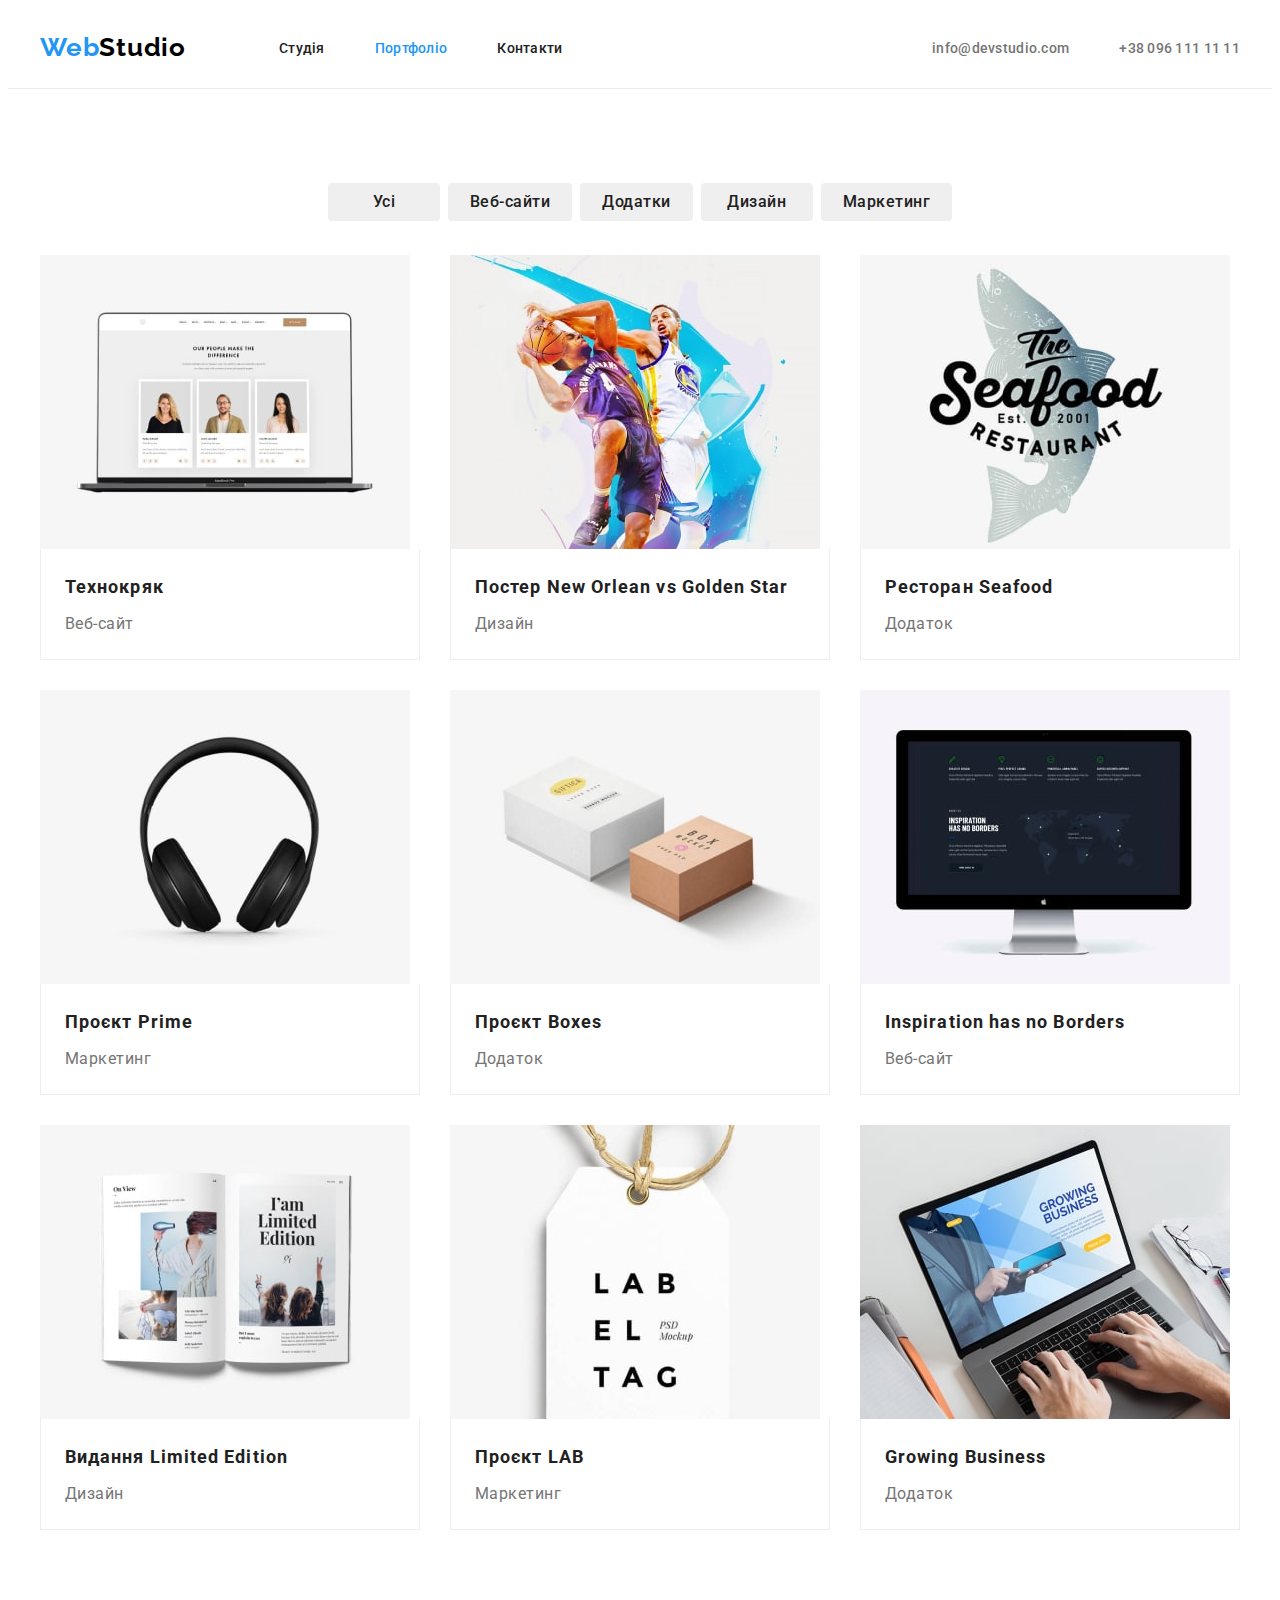
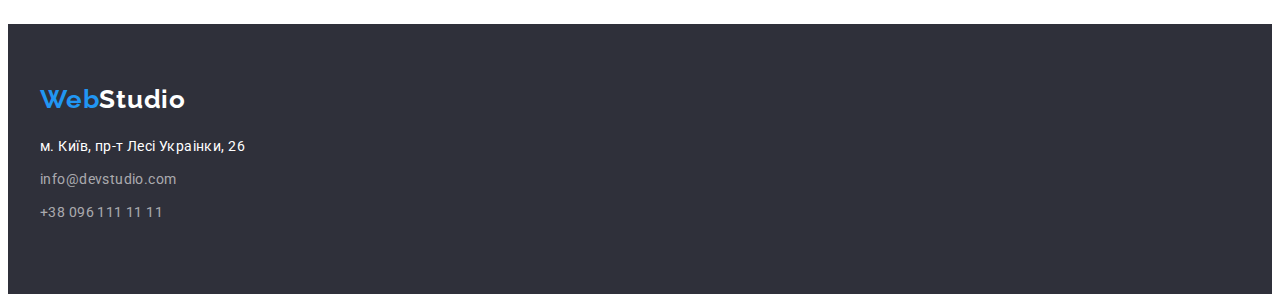
==== portfolio.html @ 7ba7b9f9 "Initial commit" ====
<!DOCTYPE html>
<html lang="uk">
<head>
    <meta charset="UTF-8">
    <meta http-equiv="X-UA-Compatible" content="IE=edge">
    <meta name="viewport" content="width=device-width, initial-scale=1.0">
    <title>WebStudio</title>
    <!-- fonts -->
    <link rel="preconnect" href="https://fonts.googleapis.com">
    <link rel="preconnect" href="https://fonts.gstatic.com" crossorigin>
    <link href="https://fonts.googleapis.com/css2?family=Raleway:wght@700&family=Roboto:wght@400;500;700;900&display=swap" rel="stylesheet">
    <!-- modern-normalize -->
    <link rel="stylesheet" href="https://cdnjs.cloudflare.com/ajax/libs/modern-normalize/1.1.0/modern-normalize.min.css" integrity="sha512-wpPYUAdjBVSE4KJnH1VR1HeZfpl1ub8YT/NKx4PuQ5NmX2tKuGu6U/JRp5y+Y8XG2tV+wKQpNHVUX03MfMFn9Q==" crossorigin="anonymous" referrerpolicy="no-referrer">
    <!-- Custom styles -->
    <link rel="stylesheet" href="./css/styles.css">
</head>

<body>
    <header class="header">
        <div class="header-container container">
            <a class="logo link" href="./index.html">Web<span class="header-studio">Studio</span></a>
        <nav class="navigation">
            <ul class="navigation-list list">
                <li class="navigation-items">
                    <a class="navigation-item link" href="./index.html">Студія</a>
                </li>
                <li class="navigation-items">
                    <a class="navigation-item link current" href="./portfolio.html">Портфоліо</a>
                </li>
                <li class="navigation-items">
                    <a class="navigation-item link" href="#">Контакти</a>
                </li>
            </ul>
        </nav>
        <ul class="header-contacts list">
            <li class="header-list">
                <a class="header-item link" href="mailto:info@devstudio.com" lang="en">info@devstudio.com</a>
            </li>
            <li class="header-list">
                <a class="header-item link" href="tel:+380961111111">+38 096 111 11 11</a>
            </li>
        </ul>
        </div>
    </header>
    <main class="portfolio-main">
        <section class="portfolio-projects section">
            <div class="container">
                <h1 class="portfolio-subject">Проекти</h1>
            <ul class="button-list list">
                <li class="button-items list"><button class="button-item link-button" type="button">Усі</button></li>
                <li class="button-items list"><button class="button-item link-button" type="button">Веб-сайти</button></li>
                <li class="button-items list"><button class="button-item link-button" type="button">Додатки</button></li>
                <li class="button-items list"><button class="button-item link-button" type="button">Дизайн</button></li>
                <li class="button-items list"><button class="button-item link-button" type="button">Маркетинг</button></li>
            </ul>
            <ul class="portfolio-list list">
                <li class="portfolio-items">
                    <a class="portfolio-item link" href="./images/project-1.jpg">
                        <img class="portfolio-img" width="370" height="294" src="./images/project-1.jpg" alt="Ноутбук">
                        <div class="portfolio-subtitle">
                            <h2 class="portfolio-title">Технокряк</h2>
                            <p class="portfolio-text">Веб-сайт</p>
                        </div>  
                    </a>
                </li>
                <li class="portfolio-items">
                    <a class="portfolio-item link" href="./images/project-2.jpg">
                        <img class="portfolio-img" width="370" height="294" src="./images/project-2.jpg" alt="Два хлопця грають в баскетбол">
                        <div class="portfolio-subtitle">
                            <h2 class="portfolio-title">Постер <span class="portfolio-title">New Orlean vs Golden Star</span></h2>
                            <p class="portfolio-text">Дизайн</p>
                        </div>   
                    </a>
                </li>
                <li class="portfolio-items">
                    <a class="portfolio-item link" href="./images/project-3.jpg">
                        <img class="portfolio-img" width="370" height="294" src="./images/project-3.jpg" alt="Дві риби">
                        <div class="portfolio-subtitle">
                            <h2 class="portfolio-title">Ресторан <span class="portfolio-title">Seafood</span></h2>
                            <p class="portfolio-text">Додаток</p>
                        </div>   
                    </a>
                </li>
                <li class="portfolio-items">
                    <a class="portfolio-item link" href="./images/project-4.jpg">
                        <img class="portfolio-img" width="370" height="294" src="./images/project-4.jpg" alt="Навушники">
                        <div class="portfolio-subtitle">
                            <h2 class="portfolio-title">Проєкт <span class="portfolio-title">Prime</span></h2>
                            <p class="portfolio-text">Маркетинг</p>
                        </div>  
                    </a>
                </li>
                <li class="portfolio-items">
                    <a class="portfolio-item link" href="./images/project-5.jpg">
                        <img class="portfolio-img" width="370" height="294" src="./images/project-5.jpg" alt="Дві коробки">
                        <div class="portfolio-subtitle">
                            <h2 class="portfolio-title">Проєкт <span class="portfolio-title">Boxes</span></h2>
                            <p class="portfolio-text">Додаток</p>
                        </div>  
                    </a>
                </li>
                <li class="portfolio-items">
                    <a class="portfolio-item link" href="./images/project-6.jpg">
                        <img class="portfolio-img" width="370" height="294" src="./images/project-6.jpg" alt="Монітор">
                        <div class="portfolio-subtitle">
                            <h2 class="portfolio-title">Inspiration has no Borders</h2>
                            <p class="portfolio-text">Веб-сайт</p>
                        </div> 
                    </a>
                </li>
                <li class="portfolio-items">
                    <a class="portfolio-item link" href="./images/project-7.jpg">
                        <img class="portfolio-img" width="370" height="294" src="./images/project-7.jpg" alt="Розгорнута книга">
                        <div class="portfolio-subtitle">
                            <h2 class="portfolio-title">Видання <span class="portfolio-title">Limited Edition</span></h2>
                            <p class="portfolio-text">Дизайн</p>
                        </div>  
                    </a>
                </li>
                <li class="portfolio-items">
                    <a class="portfolio-item link" href="./images/project-8.jpg">
                        <img class="portfolio-img" width="370" height="294" src="./images/project-8.jpg" alt="Бірочка">
                        <div class="portfolio-subtitle">
                            <h2 class="portfolio-title">Проєкт <span class="portfolio-title">LAB</span></h2>
                            <p class="portfolio-text">Маркетинг</p>
                        </div>  
                    </a>
                </li>
                <li class="portfolio-items">
                    <a class="portfolio-item link" href="./images/project-9.jpg">
                        <img class="portfolio-img" width="370" height="294" src="./images/project-9.jpg" alt="Людина працює за ноутбуком">
                        <div class="portfolio-subtitle">
                            <h2 class="portfolio-title">Growing Business</h2>
                            <p class="portfolio-text">Додаток</p>
                        </div>  
                    </a>
                </li>
            </ul>
            </div>
        </section>
    </main>
    <footer class="footer">
        <div class="container">
            <a class="footer-logo link" href="./index.html">Web<span class="footer-studio">Studio</span></a>
        <address class="footer-address">
            <ul class="address-list list">
                <li class="address-items">
                    <a class="address-map link" href="https://goo.gl/maps/dWLPEDBoEyj8uYDj6" target="_blank" rel="noopener noreferrer nofollow">м. Київ, пр-т Лесі Украінки, 26</a>
                </li>
                <li class="address-items">
                    <a class="address-contacts link" href="mailto:info@devstudio.com" lang="en">info@devstudio.com</a>
                </li>
                <li class="address-items">
                    <a class="address-contacts link" href="tel:+380961111111">+38 096 111 11 11</a>
                </li>
            </ul>
        </address>
        </div>
    </footer>
</body>
</html>
---- css/styles.css ----
:root {
    --primary--color: #757575;
    --secondary--color: #212121;
    --hover--color: #2196F3;
    --button--color: #212121;
    --logo--color: #2196F3;
    --header--studio: #000000;
    --footer-studio: #FFFFFF;
    --hero--title: #FFFFFF;
    --hero--btn: #FFFFFF;
    --background--button--hero: #2196F3;
    --shadow--hero--button: 0px 4px 4px rgba(0, 0, 0, 0.15);
    --team--shadow: 0px 1px 3px rgba(0, 0, 0, 0.12), 0px 1px 1px rgba(0, 0, 0, 0.14), 0px 2px 1px rgba(0, 0, 0, 0.2);
    --portfolio--btn--shadow: 0px 3px 1px rgba(0, 0, 0, 0.1), 0px 1px 2px rgba(0, 0, 0, 0.08), 0px 2px 2px rgba(0, 0, 0, 0.12);
    --bgr--hover--hero: #188CE8;
    --color--hover-hero: #FFFFFF;
    --header--contacts: #757575;
    --footer--contacts:  rgba(255, 255, 255, 0.6);
    --background--color: #FFFFFF;
    --background--header: #FFFFFF;
    --background--hero: #2F303A;
    --background--work: #FFFFFF;
    --background--team: #F5F4FA;
    --background--footer: #2F303A;
    --background--portfolio: #FFFFFF;
    --bgr--button: #2196F3;
    --bgr--button-portfolio: #F5F4FA;
    --color--button--portfolio: #FFFFFF;
    --border: #EEEEEE;
    --header--border: #ECECEC;
    --card--set--gap: 30px;
    --primary--font: 'Roboto', sans-serif;
    --secondary--font: 'Raleway', sans-serif;
}


    body {
        font-family: var(--primary--font), sans-serif;
        background: var(--background--color);
        color: var(--primary--color);
    }

    /* reset styles */
    h1,
    h2,
    h3,
    h4,
    h5,
    h6,
    p {
        margin: 0; 
    }

    img {
        display: block;
        max-width: 100%;
        height: auto;
    }

    .section {
        padding-top: 94px;
        padding-bottom: 94px;
    }

    .container {
        width: 1200px;
        padding-right: 15px;
        padding-left: 15px;
        margin-left: auto;
        margin-right: auto;

        /* outline: 2px solid red;
        outline-offset: -2px; */
    }

    .list {
        list-style: none;
        margin: 0;
        padding: 0;
    }

    .link {
        text-decoration: none;
    }

    /* reset styles */

    /* hover-focus styles */
    .link:hover,
    .link:focus {
        color: var(--hover--color);
    }

    
    
    .link-button:hover,
    .link-button:focus {
        background: var(--bgr--button);
        color: var(--color--button--portfolio);
        box-shadow: var(--portfolio--btn--shadow);
    }

    .link-hero:hover,
    .link-hero:focus {
        background-color: var(--bgr--hover--hero);
        color: var(--color--hover-hero);  
    }
    /* hover-focus styles */

    /* ------------------------index------------------------ */

    /* ------header------ */

    .header {
        border-bottom: 1px solid var(--header--border);
    }

    .header-container {
        display: flex;
        align-items: center;
    }

    .logo {
        padding-top: 24px;
        padding-bottom: 25px;
        margin-right: 93px;
        
        font-family: var(--secondary--font);
        font-weight: 700;
        font-size: 26px;
        line-height: 1.19;
        letter-spacing: 0.03em;   
        color: var(--logo--color);
    }

    .header-studio {     
        font-family: var(--secondary--font);
        font-weight: 700;
        font-size: 26px;
        line-height: 1.19;
        letter-spacing: 0.03em;    
        color: var(--header--studio);
    }

    .navigation {
        margin-right: auto;
    }

    .navigation-list {
        display: flex;
        align-items: center;
    }

    .navigation-items {
        /* padding-top: 32px;
        padding-bottom: 32px; */
        margin-right: 50px;
    }

    .navigation-items:last-child {
        margin-right: 0;
    }

    .navigation-item {
        padding-top: 32px;
        padding-bottom: 32px;

        font-weight: 500;
        font-size: 14px;
        line-height: 1.14;
        letter-spacing: 0.02em;
        color: var(--secondary--color);
    }

    .current {
        color: var(--hover--color);
    }
    
    .header-contacts {
        display: flex;
        align-items: center;
    }

    .header-list {
        /* padding-top: 32px;
        padding-bottom: 32px; */
        margin-right: 50px;
    }

    .header-list:last-child {
        margin-right: 0;
    }

    .header-item {
        padding-top: 32px;
        padding-bottom: 32px;
        
        font-weight: 500;
        font-size: 14px;
        line-height: 1.14;
        letter-spacing: 0.02em;
        color: var(--header--contacts);
    }

    /* ------header------ */


    /* ------main-------- */

    /* .main {
    } */
    
    /* ------hero-------- */

    .hero {
        padding-top: 200px;
        padding-bottom: 200px;
        background: var(--background--hero);
    }

    .hero-container {
        text-align: center;
    }

    .hero-title {
        display: inline-block;
        width: 696px;
        margin-bottom: 30px;

        font-weight: 900;
        font-size: 44px;
        line-height: 1.36;
        text-align: center;
        letter-spacing: 0.06em;
        text-transform: uppercase;   
        color: var(--hero--title);
    }

    .hero-button {
        min-width: 216px;
        min-height: 50px;
        padding: 10px 32px;

        font-family: inherit;
        font-weight: 700;
        font-size: 16px;
        line-height: 1.88;
        /* display: flex; */
        align-items: center;
        text-align: center;
        letter-spacing: 0.06em; 
        color: var(--hero--btn);
        cursor: pointer;
        background: var(--background--button--hero);
        box-shadow: var(--shadow--hero--button);
        border-radius: 4px;
        border: none;
    }

    

    /* ------features-------- */

    .features {
        padding-bottom: 0;
    }

    .features-subject {
        position: absolute;
        white-space: nowrap;
        width: 1px;
        height: 1px;
        overflow: hidden;
        border: 0;
        padding: 0;
        clip: rect(0 0 0 0);
        clip-path: inset(50%);
        margin: -1px;
    }

    .features-list {
        display: flex;
    }

    .features-item {
        flex-basis: calc((100% - 3 * 30px) / 4 );
        margin-right: 30px;
    }

    .features-item:last-child {
        margin-right: 0;
    }

    .feature-title {
        margin-bottom: 10px;

        font-size: 14px;
        line-height: 1.43;
        letter-spacing: 0.03em;
        text-transform: uppercase;
        color: var(--secondary--color);
    }

    .feature-text {
        font-size: 14px;
        line-height: 1.71;
        letter-spacing: 0.03em; 
        color: var(--primary--color);
    }

    /* ------work-------- */

    /* .work {
    } */

    .work-title {
        margin-bottom: 50px;

        font-size: 36px;
        line-height: 1.17;
        text-align: center;
        letter-spacing: 0.03em;
        color: var(--secondary--color);
    }

    .work-list {
        display: flex;
        justify-content: space-between;
    }

    .work-items {
        margin-right: 30px;
    }

    .work-items:last-child {
        margin-right: 0;
    }

    /* ------team-------- */

    .team {
        background: var(--background--team);
    }

    .team-subject {
        margin-bottom: 50px;

        font-size: 36px;
        line-height: 1.17;
        text-align: center;
        letter-spacing: 0.03em;
        color: var(--secondary--color);
    }

    .team-list {
        display: flex;
    }

    .team-items {
        flex-basis: calc((100% - 3 * 30px) / 4 );
        margin-right: 30px;
        background: var(--background--color); 
        box-shadow: var(--team--shadow);  
        border-radius: 0px 0px 4px 4px;
    }

    .team-items:last-child {
        margin-right: 0;
    }

    /* .team-img {
    } */

    .team-subtitle {
        padding-top: 30px;
        padding-bottom: 30px;
    }

    .team-title {
        margin-bottom: 10px;

        font-weight: 500;
        font-size: 16px;
        line-height: 1.19;
        text-align: center;
        letter-spacing: 0.03em;
        color: var(--secondary--color);
    }

    .team-text {
        font-size: 16px;
        line-height: 1.19;
        text-align: center;
        letter-spacing: 0.03em;
        color: var(--primary--color);
    }

    /* ------main-------- */


    /* ------footer------ */

    .footer {
        padding-top: 60px;
        padding-bottom: 60px;

        background: var(--background--footer);
    }

    .footer-logo {
        display: inline-block;
        margin-bottom: 20px;

        font-family: var(--secondary--font);
        font-weight: 700;
        font-size: 26px;
        line-height: 1.19;
        letter-spacing: 0.03em;   
        color: var(--logo--color);
    }

    .footer-studio {        
        font-family: var(--secondary--font);
        font-weight: 700;
        font-size: 26px;
        line-height: 1.19;
        letter-spacing: 0.03em; 
        color: var(--footer-studio);
    }

    /* .footer-address {
    }
    .address-list {
    }
    .address-items {
    } */

    .address-map {
        display: inline-block;
        margin-bottom: 9px;

        font-style: normal;
        font-size: 14px;
        line-height: 1.71;
        letter-spacing: 0.03em;
        color: var(--hero--title);
    }

    .address-contacts {
        display: inline-block;
        margin-bottom: 9px;

        font-style: normal;
        font-size: 14px;
        line-height: 1.71;
        letter-spacing: 0.03em;
        color: var(--footer--contacts);
    }

    /* ------footer------ */

    /* ------------------------index------------------------ */



    /* ------------------------portfolio------------------------ */

    /* ------main-portfolio-------- */

    .portfolio-main {
        background: var(--background--color);
    }

    /* -----portfolio-projects------- */

    /* .portfolio-projects {
    } */

    .portfolio-subject {
        position: absolute;
        white-space: nowrap;
        width: 1px;
        height: 1px;
        overflow: hidden;
        border: 0;
        padding: 0;
        clip: rect(0 0 0 0);
        clip-path: inset(50%);
        margin: -1px;
    }

    .button-list {
        display: flex;
        justify-content: center;

        margin-bottom: 34px;
    }

    .button-items {
        background: var(--bgr-button-portfolio);
        margin-right: 8px;
    }

    .button-items:last-child {
        margin-right: 0;
    }
    
    .button-item {
        padding: 6px 22px;
        min-width: 112px;
        min-height: 38px;

        font-family: inherit;
        font-weight: 500;
        font-size: 16px;
        line-height: 1.62;
        text-align: center;
        letter-spacing: 0.03em; 
        color: var(--button--color);
        cursor: pointer;
        border-radius: 4px;
        border: none;
    }

    .portfolio-list {
        display: flex;
        flex-wrap: wrap;

        margin-right: calc( -1 * var(--card--set--gap));
        margin-bottom: calc( -1 * var(--card--set--gap));
    }

    .portfolio-items {
        flex-basis: calc((100% - 3 * var(--card--set--gap)) / 3);
        margin-right: var(--card--set--gap);
        margin-bottom: var(--card--set--gap);
        background: var(--background--color);
    }

    /* .portfolio-items:nth-child(3n) {
        margin-right: 0;
    }

    .portfolio-items:nth-last-child(-n + 3) {
        margin-bottom: 0;
    } */

    /* .portfolio-img {
    } */

    .portfolio-subtitle {
        padding: 20px 24px;

        border: 1px solid var(--border);
        border-top: none;
    }

    .portfolio-title {
        margin-bottom: 4px;

        font-size: 18px;
        line-height: 2;
        letter-spacing: 0.06em;
        color: var(--secondary--color);
    }

    .portfolio-text {
        font-size: 16px;
        line-height: 1.88;
        letter-spacing: 0.03em;
        color: var(--primary--color);
    }

    /* .portfolio-item {
    } */

     /* ------main-portfolio-------- */

     /* ------------------------portfolio------------------------ */
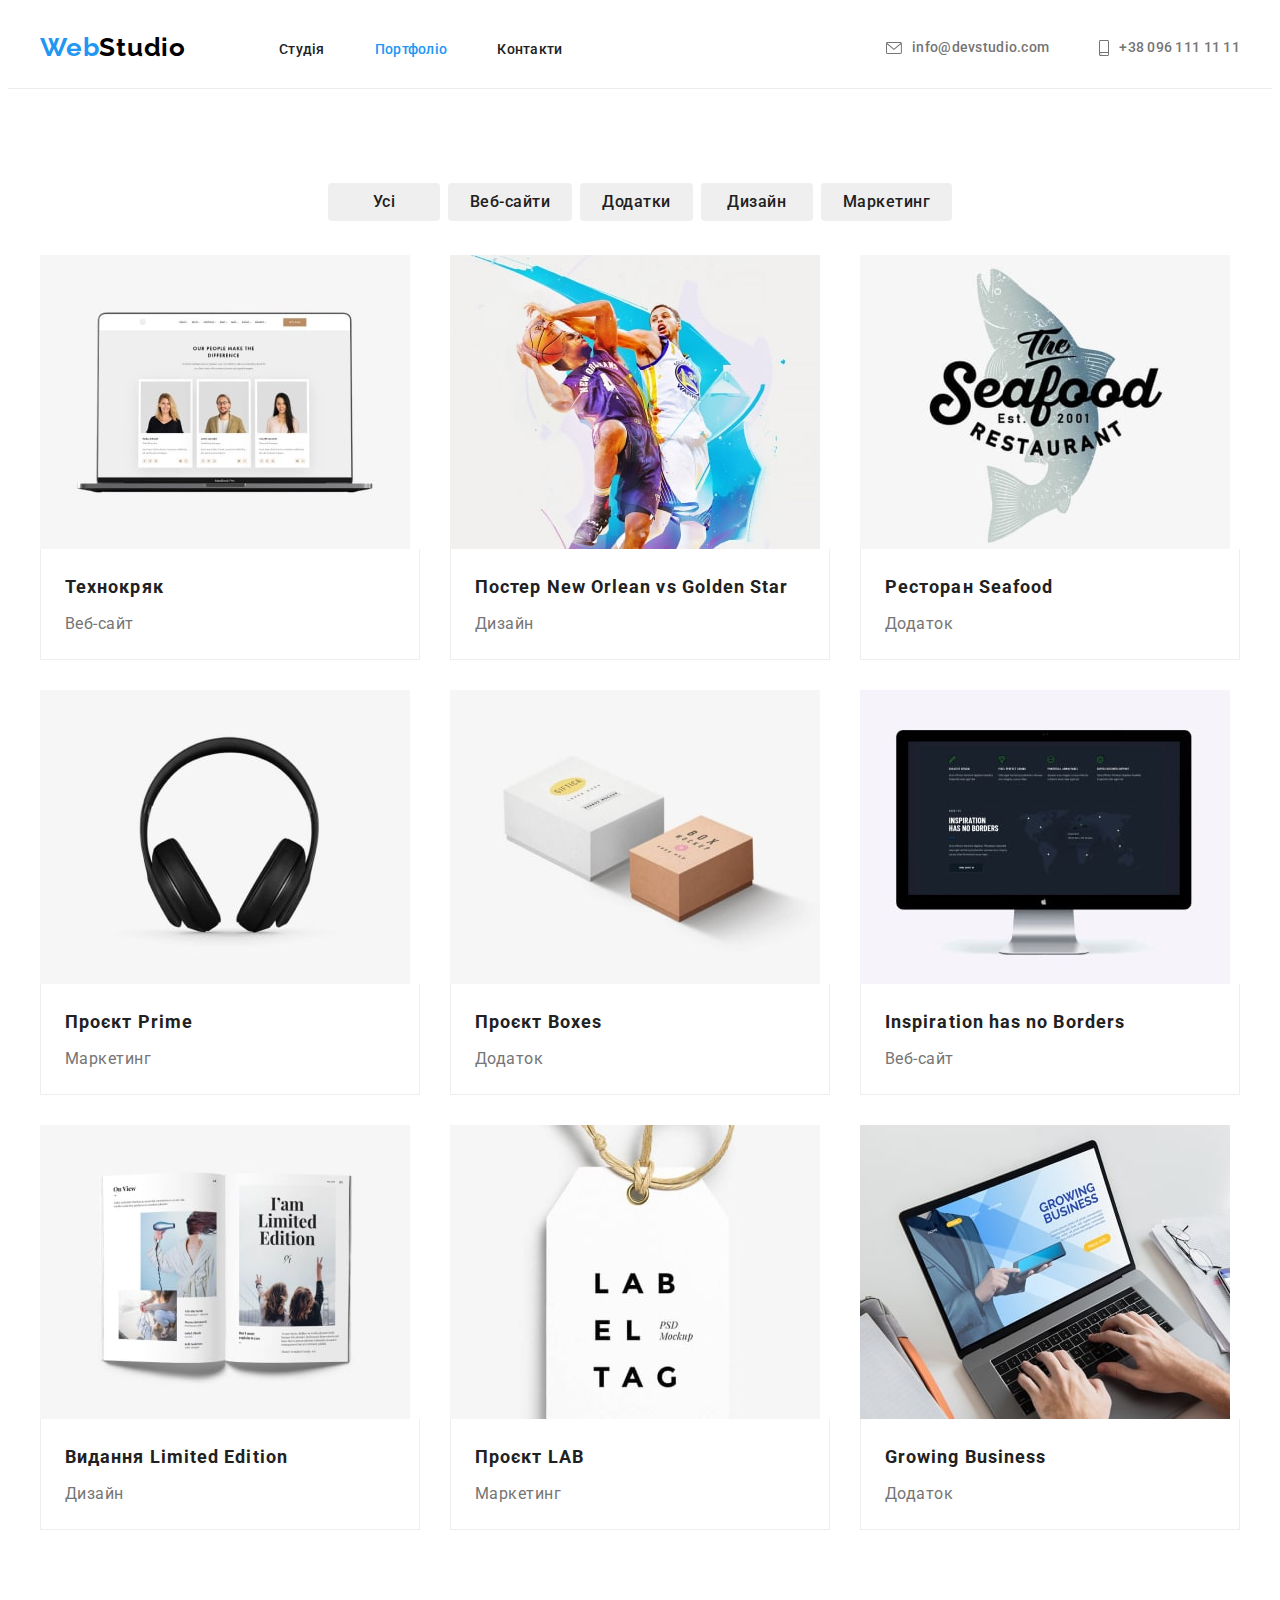
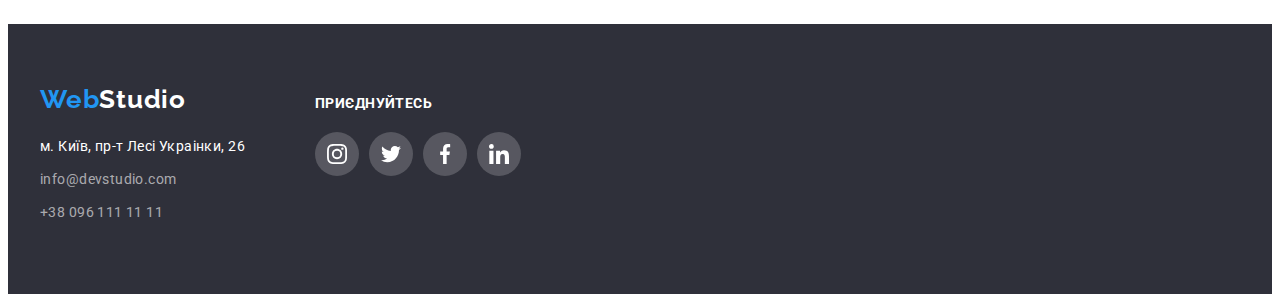
==== commit 78c52175: "hm-04" ====
--- a/portfolio.html
+++ b/portfolio.html
@@ -34,10 +34,18 @@
         </nav>
         <ul class="header-contacts list">
             <li class="header-list">
-                <a class="header-item link" href="mailto:info@devstudio.com" lang="en">info@devstudio.com</a>
+                <a class="header-item link" href="mailto:info@devstudio.com" lang="en">
+                    <svg class="header-icons" width="16" height="12">
+                      <use href="./images/icons.svg#icon-envelope"></use>
+                    </svg>
+                    info@devstudio.com</a>
             </li>
             <li class="header-list">
-                <a class="header-item link" href="tel:+380961111111">+38 096 111 11 11</a>
+                <a class="header-item link" href="tel:+380961111111">
+                    <svg class="header-icons" width="10" height="16">
+                      <use href="./images/icons.svg#icon-smartphone"></use>
+                    </svg>
+                    +38 096 111 11 11</a>
             </li>
         </ul>
         </div>
@@ -54,7 +62,7 @@
                 <li class="button-items list"><button class="button-item link-button" type="button">Маркетинг</button></li>
             </ul>
             <ul class="portfolio-list list">
-                <li class="portfolio-items">
+                <li class="portfolio-items hover-shadow">
                     <a class="portfolio-item link" href="./images/project-1.jpg">
                         <img class="portfolio-img" width="370" height="294" src="./images/project-1.jpg" alt="Ноутбук">
                         <div class="portfolio-subtitle">
@@ -63,7 +71,7 @@
                         </div>  
                     </a>
                 </li>
-                <li class="portfolio-items">
+                <li class="portfolio-items hover-shadow">
                     <a class="portfolio-item link" href="./images/project-2.jpg">
                         <img class="portfolio-img" width="370" height="294" src="./images/project-2.jpg" alt="Два хлопця грають в баскетбол">
                         <div class="portfolio-subtitle">
@@ -72,7 +80,7 @@
                         </div>   
                     </a>
                 </li>
-                <li class="portfolio-items">
+                <li class="portfolio-items hover-shadow">
                     <a class="portfolio-item link" href="./images/project-3.jpg">
                         <img class="portfolio-img" width="370" height="294" src="./images/project-3.jpg" alt="Дві риби">
                         <div class="portfolio-subtitle">
@@ -81,7 +89,7 @@
                         </div>   
                     </a>
                 </li>
-                <li class="portfolio-items">
+                <li class="portfolio-items hover-shadow">
                     <a class="portfolio-item link" href="./images/project-4.jpg">
                         <img class="portfolio-img" width="370" height="294" src="./images/project-4.jpg" alt="Навушники">
                         <div class="portfolio-subtitle">
@@ -90,7 +98,7 @@
                         </div>  
                     </a>
                 </li>
-                <li class="portfolio-items">
+                <li class="portfolio-items hover-shadow">
                     <a class="portfolio-item link" href="./images/project-5.jpg">
                         <img class="portfolio-img" width="370" height="294" src="./images/project-5.jpg" alt="Дві коробки">
                         <div class="portfolio-subtitle">
@@ -99,7 +107,7 @@
                         </div>  
                     </a>
                 </li>
-                <li class="portfolio-items">
+                <li class="portfolio-items hover-shadow">
                     <a class="portfolio-item link" href="./images/project-6.jpg">
                         <img class="portfolio-img" width="370" height="294" src="./images/project-6.jpg" alt="Монітор">
                         <div class="portfolio-subtitle">
@@ -108,7 +116,7 @@
                         </div> 
                     </a>
                 </li>
-                <li class="portfolio-items">
+                <li class="portfolio-items hover-shadow">
                     <a class="portfolio-item link" href="./images/project-7.jpg">
                         <img class="portfolio-img" width="370" height="294" src="./images/project-7.jpg" alt="Розгорнута книга">
                         <div class="portfolio-subtitle">
@@ -117,7 +125,7 @@
                         </div>  
                     </a>
                 </li>
-                <li class="portfolio-items">
+                <li class="portfolio-items hover-shadow">
                     <a class="portfolio-item link" href="./images/project-8.jpg">
                         <img class="portfolio-img" width="370" height="294" src="./images/project-8.jpg" alt="Бірочка">
                         <div class="portfolio-subtitle">
@@ -126,7 +134,7 @@
                         </div>  
                     </a>
                 </li>
-                <li class="portfolio-items">
+                <li class="portfolio-items hover-shadow">
                     <a class="portfolio-item link" href="./images/project-9.jpg">
                         <img class="portfolio-img" width="370" height="294" src="./images/project-9.jpg" alt="Людина працює за ноутбуком">
                         <div class="portfolio-subtitle">
@@ -140,7 +148,8 @@
         </section>
     </main>
     <footer class="footer">
-        <div class="container">
+        <div class="container flex-contacts">
+            <div class="footer-flex">
             <a class="footer-logo link" href="./index.html">Web<span class="footer-studio">Studio</span></a>
         <address class="footer-address">
             <ul class="address-list list">
@@ -155,6 +164,38 @@
                 </li>
             </ul>
         </address>
+            </div>
+        <div class="flex-social">
+        <section class="address-icons">
+            <h2 class="address-title">приєднуйтесь</h2>
+            <ul class="address-box">
+                <li class="socials-items list"><a class="socials-items link-icons" href="https://www.instagram.com/" target="_blank"
+                        rel="noopener noreferrer" aria-label="Instagram.com">
+                        <svg class="footer-items" width="20" height="20">
+                            <use href="./images/icons.svg#icon-instagram"></use>
+                        </svg>
+                    </a></li>
+                <li class="socials-items list"><a class="socials-items link-icons" href="https://twitter.com/" target="_blank"
+                        rel="noopener noreferrer" aria-label="Twitter.com">
+                        <svg class="footer-items" width="20" height="20">
+                            <use href="./images/icons.svg#icon-twitter"></use>
+                        </svg>
+                    </a></li>
+                <li class="socials-items list"><a class="socials-items link-icons" href="https://www.facebook.com/" target="_blank"
+                        rel="noopener noreferrer" aria-label="Facebook.com">
+                        <svg class="footer-items" width="20" height="20">
+                            <use href="./images/icons.svg#icon-facebook"></use>
+                        </svg>
+                    </a></li>
+                <li class="socials-items list"><a class="socials-items link-icons" href="https://www.linkedin.com/" target="_blank"
+                        rel="noopener noreferren" aria-label="Linkedin.com">
+                        <svg class="footer-items" width="20" height="20">
+                            <use href="./images/icons.svg#icon-linkedin"></use>
+                        </svg>
+                    </a></li>
+            </ul>
+        </section>
+        </div>
         </div>
     </footer>
 </body>
--- a/css/styles.css
+++ b/css/styles.css
@@ -10,10 +10,12 @@
     --hero--btn: #FFFFFF;
     --background--button--hero: #2196F3;
     --shadow--hero--button: 0px 4px 4px rgba(0, 0, 0, 0.15);
+    --box--shadow: 0px 1px 1px rgba(0, 0, 0, 0.12), 0px 4px 4px rgba(0, 0, 0, 0.06), 1px 4px 6px rgba(0, 0, 0, 0.16);
     --team--shadow: 0px 1px 3px rgba(0, 0, 0, 0.12), 0px 1px 1px rgba(0, 0, 0, 0.14), 0px 2px 1px rgba(0, 0, 0, 0.2);
     --portfolio--btn--shadow: 0px 3px 1px rgba(0, 0, 0, 0.1), 0px 1px 2px rgba(0, 0, 0, 0.08), 0px 2px 2px rgba(0, 0, 0, 0.12);
     --bgr--hover--hero: #188CE8;
     --color--hover-hero: #FFFFFF;
+    --color--icons: #AFB1B8;
     --header--contacts: #757575;
     --footer--contacts:  rgba(255, 255, 255, 0.6);
     --background--color: #FFFFFF;
@@ -91,6 +93,12 @@
         color: var(--hover--color);
     }
 
+    .link-icons:hover,
+    .link-icons:focus {
+        background-color: var(--bgr--button);
+        color: var(--color--hover-hero);
+    }
+
     
     
     .link-button:hover,
@@ -104,6 +112,11 @@
     .link-hero:focus {
         background-color: var(--bgr--hover--hero);
         color: var(--color--hover-hero);  
+    }
+
+    .hover-shadow:hover,
+    .hover-shadow:focus {
+        box-shadow: var(--box--shadow);
     }
     /* hover-focus styles */
 
@@ -178,6 +191,7 @@
     
     .header-contacts {
         display: flex;
+        justify-content: center;
         align-items: center;
     }
 
@@ -192,6 +206,10 @@
     }
 
     .header-item {
+        display: flex;
+        justify-content: center;
+        align-items: center;
+
         padding-top: 32px;
         padding-bottom: 32px;
         
@@ -202,6 +220,12 @@
         color: var(--header--contacts);
     }
 
+    .header-icons {
+        margin-right: 10px;
+
+        fill: currentColor;
+    }
+
     /* ------header------ */
 
 
@@ -216,6 +240,15 @@
         padding-top: 200px;
         padding-bottom: 200px;
         background: var(--background--hero);
+
+        max-width: 1600px;
+        height: 600px;
+        margin-left: auto;
+        margin-right: auto;
+        background-image: linear-gradient(rgba(47, 48, 58, 0.4), rgba(47, 48, 58, 0.4)), url(../images/hero.jpg);
+        background-position: center;
+        background-size: cover;
+        background-repeat: no-repeat;
     }
 
     .hero-container {
@@ -285,10 +318,28 @@
     .features-item {
         flex-basis: calc((100% - 3 * 30px) / 4 );
         margin-right: 30px;
+        color: var(--secondary--color);
     }
 
     .features-item:last-child {
         margin-right: 0;
+    }
+
+    .features-icons {
+        display: flex;
+        justify-content: center;
+        align-items: center;
+
+        width: 270px;
+        height: 120px;
+        margin-bottom: 30px;
+
+        background: var(--background--team);
+        border-radius: 4px;
+    }
+
+    .features-icon {
+        fill: currentColor;
     }
 
     .feature-title {
@@ -393,6 +444,77 @@
         text-align: center;
         letter-spacing: 0.03em;
         color: var(--primary--color);
+        margin-bottom: 16px;
+    }
+
+    .socials-list {
+        display: flex;
+        justify-content: center;
+        align-items: center;
+        gap: 10px;
+    }
+    
+    /* .socials-items {
+    } */
+    
+    .socials-item {
+        display: flex;
+        justify-content: center;
+        align-items: center;
+        width: 44px;
+        height: 44px;
+        border-radius: 50%;
+
+        background-color: var(--background--color);
+        color: var(--color--icons);
+    }
+    
+    .socials-icon {
+        fill: currentColor;
+    }
+
+    /* ------clienst-------- */
+
+    /* .clients {} */
+
+    .clients-title {
+    font-weight: 700;
+    font-size: 36px;
+    line-height: 1.16;
+    text-align: center;
+    letter-spacing: 0.03em;
+    color: var(--secondary--color);
+
+    margin-bottom: 50px;
+    }
+    
+    .clients-list {
+        display: flex;
+        justify-content: center;
+        align-items: center;
+        gap: 30px;
+
+        margin: 0;
+        padding: 0;
+    }
+    
+    /* .clients-items {
+    } */
+    
+    .clients-item {
+        display: flex;
+        justify-content: center;
+        align-items: center;
+        width: 170px;
+        height: 92px;
+        
+        border: 1px solid var(--color--icons);
+        border-radius: 4px;
+        color: var(--color--icons);
+    }
+    
+    .clients-icon {
+        fill: currentColor;
     }
 
     /* ------main-------- */
@@ -405,6 +527,11 @@
         padding-bottom: 60px;
 
         background: var(--background--footer);
+    }
+
+    .flex-contacts {
+        display: flex;
+        align-items: baseline;
     }
 
     .footer-logo {
@@ -428,11 +555,15 @@
         color: var(--footer-studio);
     }
 
-    /* .footer-address {
-    }
+    .footer-address {
+        /* display: flex; */
+    }
+
     .address-list {
-    }
-    .address-items {
+        margin-right: 70px;
+    }
+
+    /* .address-items {
     } */
 
     .address-map {
@@ -456,6 +587,52 @@
         letter-spacing: 0.03em;
         color: var(--footer--contacts);
     }
+
+    /* .address-icons {
+    } */
+    
+    .address-title {
+        font-style: normal;
+        font-weight: 700;
+        font-size: 14px;
+        line-height: 1.14;
+        letter-spacing: 0.03em;
+        text-transform: uppercase;
+        color: var(--footer-studio);
+
+        margin-bottom: 20px;
+    }
+    
+    .address-box {
+        display: flex;
+        align-items: center;
+        justify-content: center;
+        gap: 10px;
+
+        margin: 0;
+        padding: 0;
+    }
+    
+    .socials-items {
+        display: flex;
+        justify-content: center;
+        align-items: center;
+        width: 44px;
+        height: 44px;
+        border-radius: 50%;
+        
+        color: var(--background--color);
+        background: rgba(255, 255, 255, 0.1);
+    }
+    
+    .footer-items {
+        fill: currentColor;
+    }
+    
+    /* .link-icons {}
+    
+    .socials-icon {
+    } */
 
     /* ------footer------ */
 
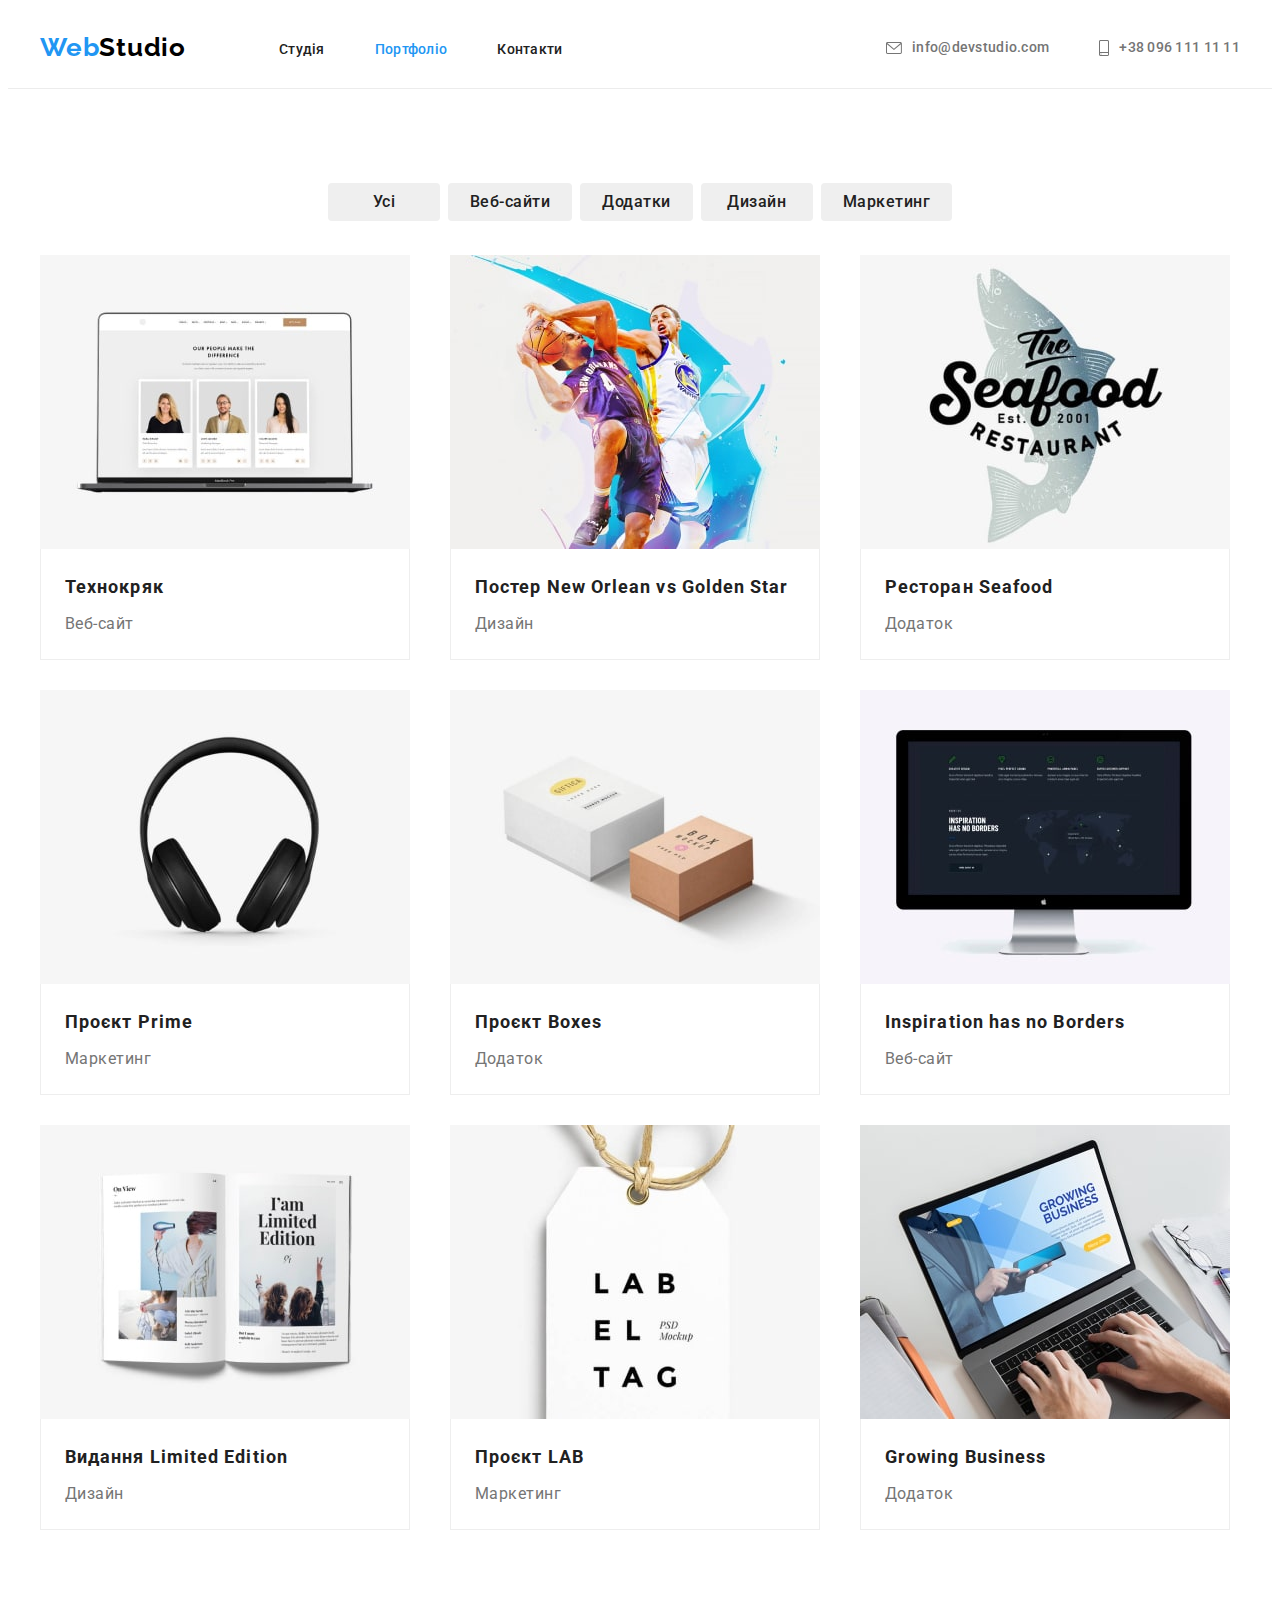
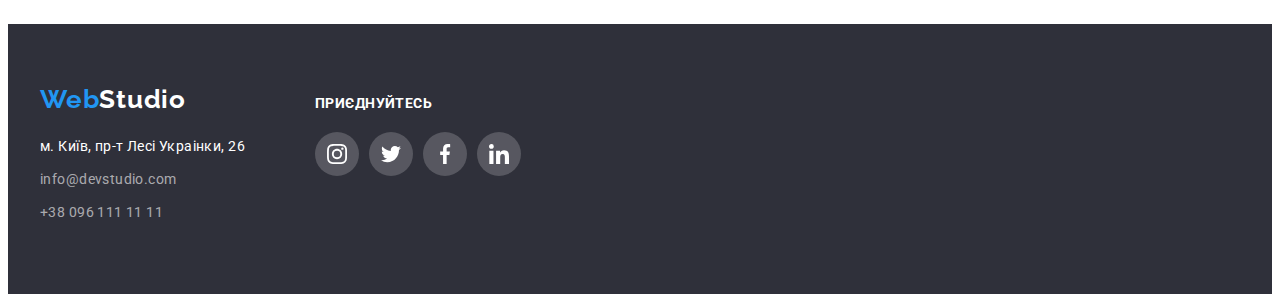
==== commit 1caf7dc0: "hm-04" ====
--- a/portfolio.html
+++ b/portfolio.html
@@ -62,8 +62,8 @@
                 <li class="button-items list"><button class="button-item link-button" type="button">Маркетинг</button></li>
             </ul>
             <ul class="portfolio-list list">
-                <li class="portfolio-items hover-shadow">
-                    <a class="portfolio-item link" href="./images/project-1.jpg">
+                <li class="portfolio-items">
+                    <a class="portfolio-item hover-shadow" href="./images/project-1.jpg">
                         <img class="portfolio-img" width="370" height="294" src="./images/project-1.jpg" alt="Ноутбук">
                         <div class="portfolio-subtitle">
                             <h2 class="portfolio-title">Технокряк</h2>
@@ -71,8 +71,8 @@
                         </div>  
                     </a>
                 </li>
-                <li class="portfolio-items hover-shadow">
-                    <a class="portfolio-item link" href="./images/project-2.jpg">
+                <li class="portfolio-items">
+                    <a class="portfolio-item hover-shadow" href="./images/project-2.jpg">
                         <img class="portfolio-img" width="370" height="294" src="./images/project-2.jpg" alt="Два хлопця грають в баскетбол">
                         <div class="portfolio-subtitle">
                             <h2 class="portfolio-title">Постер <span class="portfolio-title">New Orlean vs Golden Star</span></h2>
@@ -80,8 +80,8 @@
                         </div>   
                     </a>
                 </li>
-                <li class="portfolio-items hover-shadow">
-                    <a class="portfolio-item link" href="./images/project-3.jpg">
+                <li class="portfolio-items">
+                    <a class="portfolio-item hover-shadow" href="./images/project-3.jpg">
                         <img class="portfolio-img" width="370" height="294" src="./images/project-3.jpg" alt="Дві риби">
                         <div class="portfolio-subtitle">
                             <h2 class="portfolio-title">Ресторан <span class="portfolio-title">Seafood</span></h2>
@@ -89,8 +89,8 @@
                         </div>   
                     </a>
                 </li>
-                <li class="portfolio-items hover-shadow">
-                    <a class="portfolio-item link" href="./images/project-4.jpg">
+                <li class="portfolio-items">
+                    <a class="portfolio-item hover-shadow" href="./images/project-4.jpg">
                         <img class="portfolio-img" width="370" height="294" src="./images/project-4.jpg" alt="Навушники">
                         <div class="portfolio-subtitle">
                             <h2 class="portfolio-title">Проєкт <span class="portfolio-title">Prime</span></h2>
@@ -98,8 +98,8 @@
                         </div>  
                     </a>
                 </li>
-                <li class="portfolio-items hover-shadow">
-                    <a class="portfolio-item link" href="./images/project-5.jpg">
+                <li class="portfolio-items">
+                    <a class="portfolio-item hover-shadow" href="./images/project-5.jpg">
                         <img class="portfolio-img" width="370" height="294" src="./images/project-5.jpg" alt="Дві коробки">
                         <div class="portfolio-subtitle">
                             <h2 class="portfolio-title">Проєкт <span class="portfolio-title">Boxes</span></h2>
@@ -107,8 +107,8 @@
                         </div>  
                     </a>
                 </li>
-                <li class="portfolio-items hover-shadow">
-                    <a class="portfolio-item link" href="./images/project-6.jpg">
+                <li class="portfolio-items">
+                    <a class="portfolio-item hover-shadow" href="./images/project-6.jpg">
                         <img class="portfolio-img" width="370" height="294" src="./images/project-6.jpg" alt="Монітор">
                         <div class="portfolio-subtitle">
                             <h2 class="portfolio-title">Inspiration has no Borders</h2>
@@ -116,8 +116,8 @@
                         </div> 
                     </a>
                 </li>
-                <li class="portfolio-items hover-shadow">
-                    <a class="portfolio-item link" href="./images/project-7.jpg">
+                <li class="portfolio-items">
+                    <a class="portfolio-item hover-shadow" href="./images/project-7.jpg">
                         <img class="portfolio-img" width="370" height="294" src="./images/project-7.jpg" alt="Розгорнута книга">
                         <div class="portfolio-subtitle">
                             <h2 class="portfolio-title">Видання <span class="portfolio-title">Limited Edition</span></h2>
@@ -125,8 +125,8 @@
                         </div>  
                     </a>
                 </li>
-                <li class="portfolio-items hover-shadow">
-                    <a class="portfolio-item link" href="./images/project-8.jpg">
+                <li class="portfolio-items">
+                    <a class="portfolio-item hover-shadow" href="./images/project-8.jpg">
                         <img class="portfolio-img" width="370" height="294" src="./images/project-8.jpg" alt="Бірочка">
                         <div class="portfolio-subtitle">
                             <h2 class="portfolio-title">Проєкт <span class="portfolio-title">LAB</span></h2>
@@ -134,8 +134,8 @@
                         </div>  
                     </a>
                 </li>
-                <li class="portfolio-items hover-shadow">
-                    <a class="portfolio-item link" href="./images/project-9.jpg">
+                <li class="portfolio-items">
+                    <a class="portfolio-item hover-shadow" href="./images/project-9.jpg">
                         <img class="portfolio-img" width="370" height="294" src="./images/project-9.jpg" alt="Людина працює за ноутбуком">
                         <div class="portfolio-subtitle">
                             <h2 class="portfolio-title">Growing Business</h2>
--- a/css/styles.css
+++ b/css/styles.css
@@ -98,8 +98,6 @@
         background-color: var(--bgr--button);
         color: var(--color--hover-hero);
     }
-
-    
     
     .link-button:hover,
     .link-button:focus {
@@ -116,8 +114,16 @@
 
     .hover-shadow:hover,
     .hover-shadow:focus {
-        box-shadow: var(--box--shadow);
-    }
+        box-shadow: var(--box--shadow);  
+    }
+
+    .clients-hover:hover,
+    .clients-hover:focus {
+        border: 1px solid var(--hover--color);
+        border-radius: 4px;
+        color: var(--hover--color);
+    }
+
     /* hover-focus styles */
 
     /* ------------------------index------------------------ */
@@ -242,7 +248,6 @@
         background: var(--background--hero);
 
         max-width: 1600px;
-        height: 600px;
         margin-left: auto;
         margin-right: auto;
         background-image: linear-gradient(rgba(47, 48, 58, 0.4), rgba(47, 48, 58, 0.4)), url(../images/hero.jpg);
@@ -512,7 +517,7 @@
         border-radius: 4px;
         color: var(--color--icons);
     }
-    
+
     .clients-icon {
         fill: currentColor;
     }
@@ -555,9 +560,8 @@
         color: var(--footer-studio);
     }
 
-    .footer-address {
-        /* display: flex; */
-    }
+    /* .footer-address {
+    } */
 
     .address-list {
         margin-right: 70px;
@@ -748,8 +752,10 @@
         color: var(--primary--color);
     }
 
-    /* .portfolio-item {
-    } */
+    .portfolio-item {
+        display: inline-block;
+        text-decoration: none;
+    }
 
      /* ------main-portfolio-------- */
 
